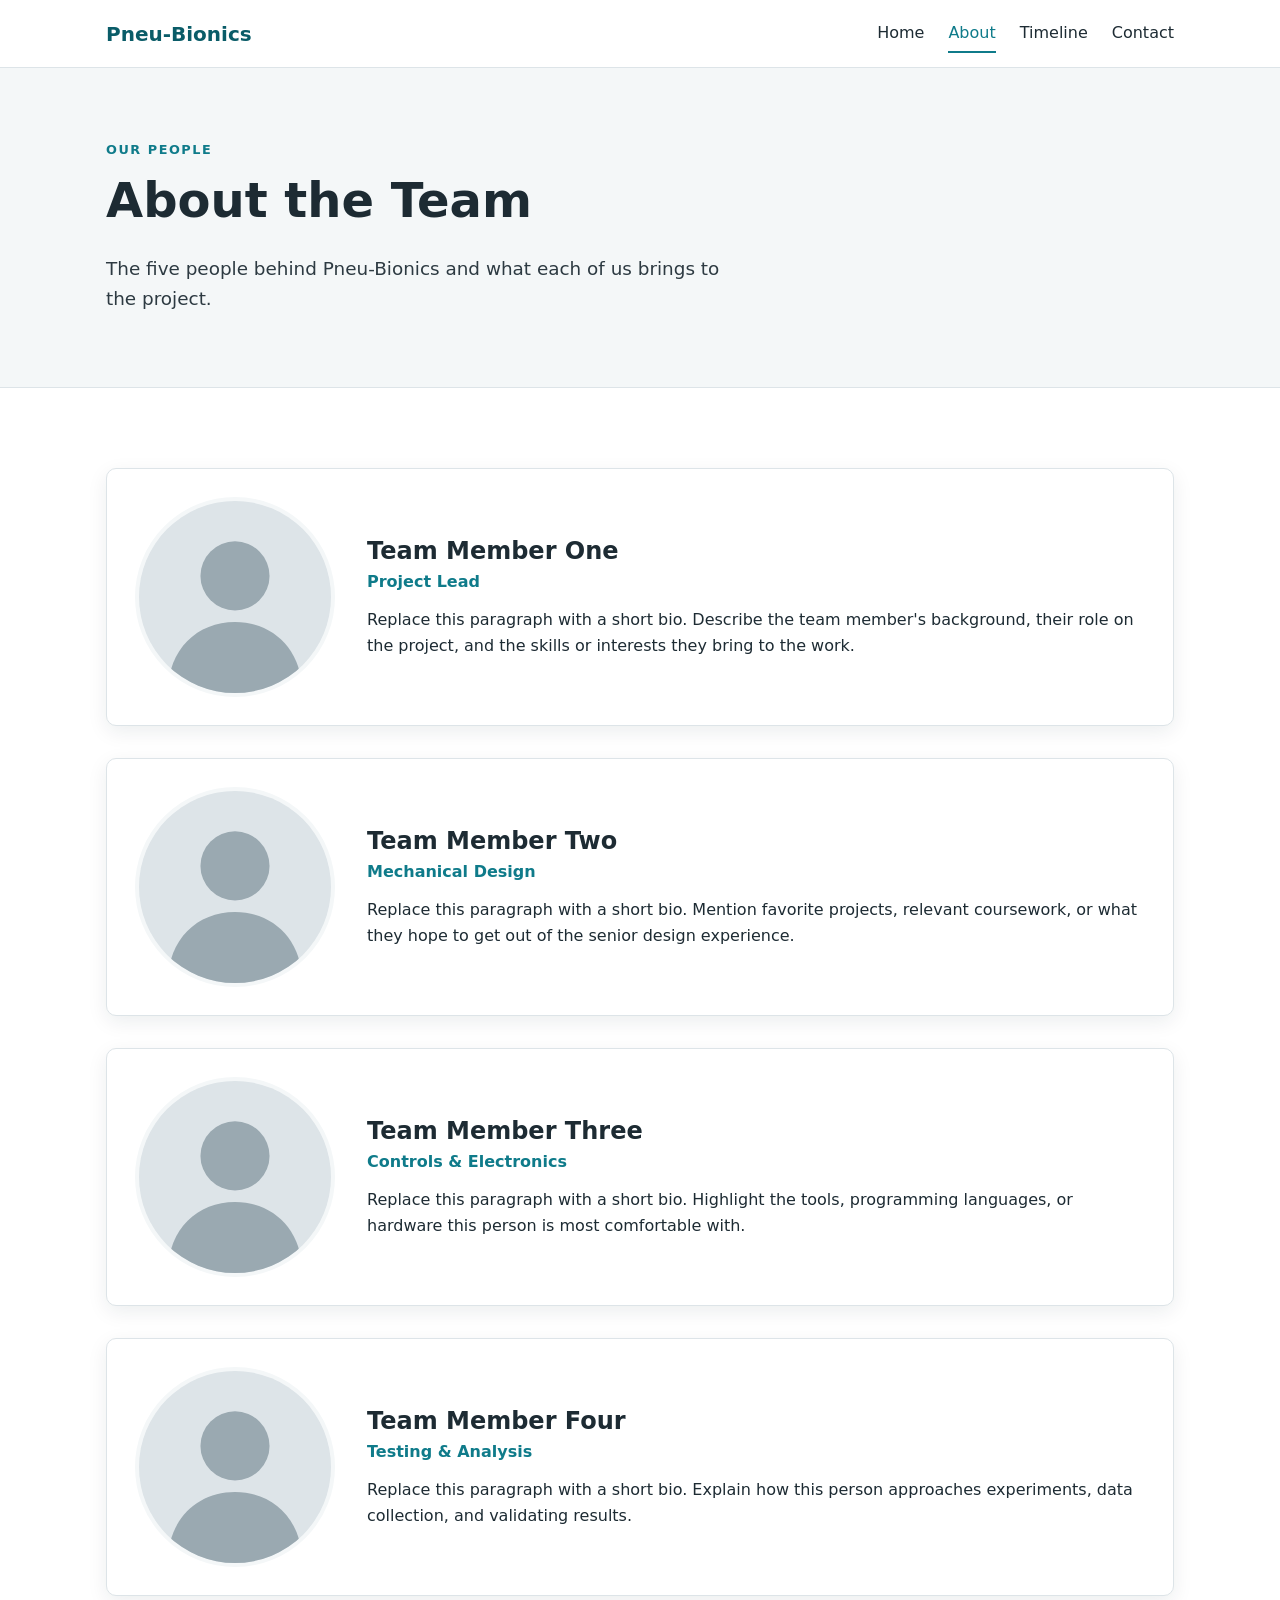
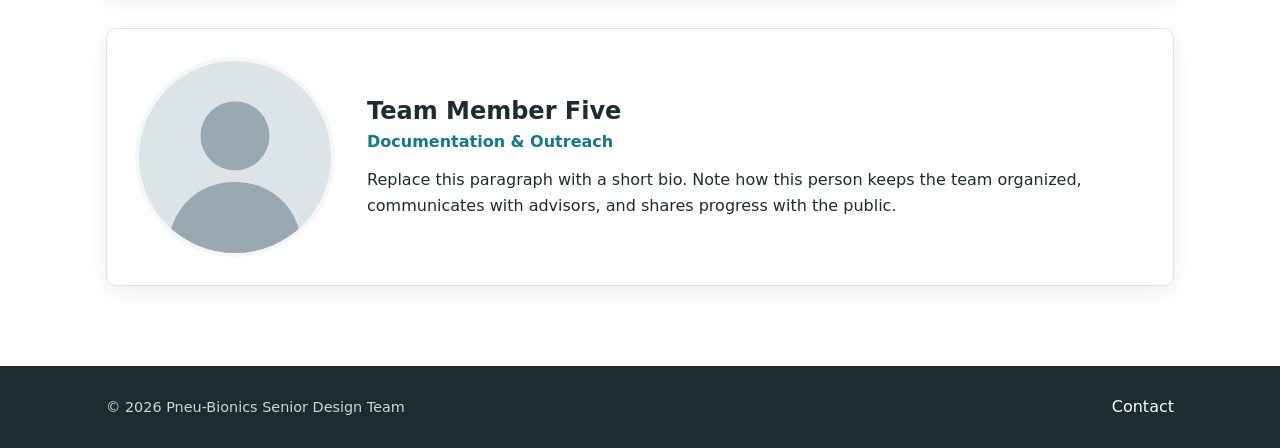
==== about.html @ 324cc249 "Add multi-page website template Add landing, team, timeline, and contact pages with shared CSS and J" ====
<!DOCTYPE html>
<html lang="en">
  <head>
    <meta charset="UTF-8" />
    <meta name="viewport" content="width=device-width, initial-scale=1.0" />
    <meta name="description" content="Meet the Pneu-Bionics senior design team." />
    <title>Pneu-Bionics | About the Team</title>
    <link rel="stylesheet" href="css/styles.css" />
  </head>
  <body>
    <a class="skip-link" href="#main">Skip to content</a>

    <header class="site-header">
      <div class="container nav-wrap">
        <a href="index.html" class="brand">Pneu-Bionics</a>
        <button class="nav-toggle" aria-label="Toggle navigation" aria-expanded="false" aria-controls="site-nav">
          <span></span><span></span><span></span>
        </button>
        <nav id="site-nav" class="site-nav">
          <a href="index.html">Home</a>
          <a href="about.html">About</a>
          <a href="timeline.html">Timeline</a>
          <a href="contact.html">Contact</a>
        </nav>
      </div>
    </header>

    <main id="main">
      <section class="page-header">
        <div class="container">
          <p class="eyebrow">Our People</p>
          <h1>About the Team</h1>
          <p class="lead">The five people behind Pneu-Bionics and what each of us brings to the project.</p>
        </div>
      </section>

      <section class="section">
        <div class="container team-list">

          <article class="team-member reveal">
            <img class="headshot" src="images/team/member-1.svg" alt="Headshot of Team Member 1" width="200" height="200" />
            <div class="member-text">
              <h2>Team Member One</h2>
              <p class="role">Project Lead</p>
              <p>
                Replace this paragraph with a short bio. Describe the team member's background,
                their role on the project, and the skills or interests they bring to the work.
              </p>
            </div>
          </article>

          <article class="team-member reveal">
            <img class="headshot" src="images/team/member-2.svg" alt="Headshot of Team Member 2" width="200" height="200" />
            <div class="member-text">
              <h2>Team Member Two</h2>
              <p class="role">Mechanical Design</p>
              <p>
                Replace this paragraph with a short bio. Mention favorite projects, relevant
                coursework, or what they hope to get out of the senior design experience.
              </p>
            </div>
          </article>

          <article class="team-member reveal">
            <img class="headshot" src="images/team/member-3.svg" alt="Headshot of Team Member 3" width="200" height="200" />
            <div class="member-text">
              <h2>Team Member Three</h2>
              <p class="role">Controls &amp; Electronics</p>
              <p>
                Replace this paragraph with a short bio. Highlight the tools, programming
                languages, or hardware this person is most comfortable with.
              </p>
            </div>
          </article>

          <article class="team-member reveal">
            <img class="headshot" src="images/team/member-4.svg" alt="Headshot of Team Member 4" width="200" height="200" />
            <div class="member-text">
              <h2>Team Member Four</h2>
              <p class="role">Testing &amp; Analysis</p>
              <p>
                Replace this paragraph with a short bio. Explain how this person approaches
                experiments, data collection, and validating results.
              </p>
            </div>
          </article>

          <article class="team-member reveal">
            <img class="headshot" src="images/team/member-5.svg" alt="Headshot of Team Member 5" width="200" height="200" />
            <div class="member-text">
              <h2>Team Member Five</h2>
              <p class="role">Documentation &amp; Outreach</p>
              <p>
                Replace this paragraph with a short bio. Note how this person keeps the team
                organized, communicates with advisors, and shares progress with the public.
              </p>
            </div>
          </article>

        </div>
      </section>
    </main>

    <footer class="site-footer">
      <div class="container footer-inner">
        <p>&copy; <span data-year></span> Pneu-Bionics Senior Design Team</p>
        <a href="contact.html">Contact</a>
      </div>
    </footer>

    <script src="js/main.js"></script>
  </body>
</html>
---- css/styles.css ----
/* ==========================================================================
   Pneu-Bionics — base stylesheet
   Edit the variables in :root to change the color scheme site-wide.
   ========================================================================== */

:root {
  --color-primary: #0f7b8a;
  --color-primary-dark: #0a5c68;
  --color-accent: #f2a541;
  --color-bg: #ffffff;
  --color-surface: #f4f7f8;
  --color-text: #1d2b33;
  --color-muted: #5d6b73;
  --color-border: #dde4e8;
  --color-danger: #c0392b;
  --color-success: #2e8b57;

  --font-body: "Segoe UI", system-ui, -apple-system, Roboto, "Helvetica Neue", Arial, sans-serif;
  --font-heading: "Segoe UI Semibold", var(--font-body);

  --radius: 10px;
  --shadow: 0 6px 20px rgba(15, 40, 50, 0.08);
  --max-width: 1100px;
  --header-height: 68px;
}

/* ---------- Reset & base ---------- */

*,
*::before,
*::after {
  box-sizing: border-box;
}

html {
  scroll-behavior: smooth;
  scroll-padding-top: calc(var(--header-height) + 16px);
}

body {
  margin: 0;
  font-family: var(--font-body);
  font-size: 1rem;
  line-height: 1.6;
  color: var(--color-text);
  background: var(--color-bg);
}

img {
  max-width: 100%;
  display: block;
}

a {
  color: var(--color-primary);
  text-decoration: none;
}

a:hover {
  text-decoration: underline;
}

h1,
h2,
h3 {
  font-family: var(--font-heading);
  line-height: 1.2;
  margin: 0 0 0.5em;
}

h1 { font-size: clamp(2rem, 4vw, 3rem); }
h2 { font-size: clamp(1.5rem, 3vw, 2rem); }
h3 { font-size: 1.25rem; }

p {
  margin: 0 0 1em;
}

.container {
  width: 100%;
  max-width: var(--max-width);
  margin: 0 auto;
  padding: 0 16px;
}

.skip-link {
  position: absolute;
  left: -9999px;
  top: 8px;
  background: var(--color-primary);
  color: #fff;
  padding: 8px 12px;
  border-radius: 6px;
  z-index: 1000;
}

.skip-link:focus {
  left: 8px;
}

:focus-visible {
  outline: 3px solid var(--color-accent);
  outline-offset: 2px;
}

/* ---------- Header & navigation ---------- */

.site-header {
  position: sticky;
  top: 0;
  z-index: 100;
  background: rgba(255, 255, 255, 0.95);
  backdrop-filter: blur(8px);
  border-bottom: 1px solid var(--color-border);
  height: var(--header-height);
}

.nav-wrap {
  height: 100%;
  display: flex;
  align-items: center;
  justify-content: space-between;
}

.brand {
  font-family: var(--font-heading);
  font-size: 1.25rem;
  font-weight: 700;
  color: var(--color-primary-dark);
}

.brand:hover {
  text-decoration: none;
}

.site-nav {
  display: flex;
  gap: 24px;
}

.site-nav a {
  color: var(--color-text);
  font-weight: 500;
  padding: 6px 0;
  border-bottom: 2px solid transparent;
}

.site-nav a:hover,
.site-nav a.active {
  color: var(--color-primary);
  border-bottom-color: var(--color-primary);
  text-decoration: none;
}

.nav-toggle {
  display: none;
  flex-direction: column;
  gap: 5px;
  background: none;
  border: none;
  padding: 8px;
  cursor: pointer;
}

.nav-toggle span {
  display: block;
  width: 24px;
  height: 2px;
  background: var(--color-text);
  transition: transform 0.25s ease, opacity 0.25s ease;
}

.nav-toggle[aria-expanded="true"] span:nth-child(1) {
  transform: translateY(7px) rotate(45deg);
}

.nav-toggle[aria-expanded="true"] span:nth-child(2) {
  opacity: 0;
}

.nav-toggle[aria-expanded="true"] span:nth-child(3) {
  transform: translateY(-7px) rotate(-45deg);
}

/* ---------- Hero & page headers ---------- */

.hero {
  background:
    radial-gradient(circle at 85% 20%, rgba(242, 165, 65, 0.25), transparent 40%),
    linear-gradient(135deg, var(--color-primary) 0%, var(--color-primary-dark) 100%);
  color: #fff;
  padding: 120px 0 110px;
}

.hero h1 {
  color: #fff;
}

.hero-inner {
  max-width: 720px;
}

.page-header {
  background: var(--color-surface);
  padding: 72px 0 56px;
  border-bottom: 1px solid var(--color-border);
}

.eyebrow {
  text-transform: uppercase;
  letter-spacing: 0.12em;
  font-size: 0.8rem;
  font-weight: 600;
  color: var(--color-accent);
  margin-bottom: 12px;
}

.page-header .eyebrow,
.section .eyebrow {
  color: var(--color-primary);
}

.lead {
  font-size: 1.15rem;
  max-width: 640px;
  opacity: 0.92;
}

.hero-actions {
  display: flex;
  flex-wrap: wrap;
  gap: 12px;
  margin-top: 28px;
}

/* ---------- Sections ---------- */

.section {
  padding: 80px 0;
}

.section-title {
  text-align: center;
  margin-bottom: 40px;
}

/* ---------- Buttons ---------- */

.btn {
  display: inline-block;
  padding: 12px 24px;
  border-radius: 999px;
  font-weight: 600;
  font-size: 1rem;
  border: 2px solid transparent;
  cursor: pointer;
  transition: background 0.2s ease, color 0.2s ease, transform 0.2s ease;
}

.btn:hover {
  text-decoration: none;
  transform: translateY(-2px);
}

.btn-primary {
  background: var(--color-accent);
  color: #1d2b33;
}

.btn-primary:hover {
  background: #e8952a;
}

.btn-ghost {
  border-color: rgba(255, 255, 255, 0.8);
  color: #fff;
}

.btn-ghost:hover {
  background: rgba(255, 255, 255, 0.12);
}

/* ---------- Cards ---------- */

.card-grid {
  display: grid;
  gap: 24px;
  grid-template-columns: repeat(auto-fit, minmax(260px, 1fr));
}

.card {
  background: var(--color-bg);
  border: 1px solid var(--color-border);
  border-radius: var(--radius);
  padding: 28px;
  box-shadow: var(--shadow);
}

.card h3 {
  color: var(--color-primary-dark);
}

.card p:last-child {
  margin-bottom: 0;
}

/* ---------- Call to action ---------- */

.cta {
  background: var(--color-surface);
  padding: 72px 0;
  text-align: center;
}

.cta-inner p {
  color: var(--color-muted);
}

/* ---------- Team page ---------- */

.team-list {
  display: flex;
  flex-direction: column;
  gap: 32px;
}

.team-member {
  display: flex;
  gap: 32px;
  align-items: center;
  background: var(--color-bg);
  border: 1px solid var(--color-border);
  border-radius: var(--radius);
  padding: 28px;
  box-shadow: var(--shadow);
}

.headshot {
  flex: 0 0 200px;
  width: 200px;
  height: 200px;
  border-radius: 50%;
  object-fit: cover;
  background: var(--color-surface);
  border: 4px solid var(--color-surface);
}

.member-text h2 {
  font-size: 1.5rem;
  margin-bottom: 4px;
}

.role {
  color: var(--color-primary);
  font-weight: 600;
  margin-bottom: 12px;
}

.member-text p:last-child {
  margin-bottom: 0;
}

/* ---------- Timeline ---------- */

.progress-summary {
  margin-top: 32px;
  max-width: 560px;
}

.progress-label {
  display: flex;
  justify-content: space-between;
  font-weight: 600;
  margin-bottom: 8px;
}

.progress-track {
  height: 12px;
  background: var(--color-border);
  border-radius: 999px;
  overflow: hidden;
}

.progress-fill {
  height: 100%;
  width: 0;
  background: linear-gradient(90deg, var(--color-primary), var(--color-accent));
  border-radius: 999px;
  transition: width 1s ease;
}

.timeline {
  list-style: none;
  margin: 0;
  padding: 0 0 0 40px;
  position: relative;
  max-width: 760px;
}

.timeline::before {
  content: "";
  position: absolute;
  left: 9px;
  top: 8px;
  bottom: 8px;
  width: 3px;
  background: var(--color-border);
}

.timeline-item {
  position: relative;
  margin-bottom: 32px;
}

.timeline-item:last-child {
  margin-bottom: 0;
}

.timeline-marker {
  position: absolute;
  left: -40px;
  top: 6px;
  width: 21px;
  height: 21px;
  border-radius: 50%;
  background: var(--color-bg);
  border: 3px solid var(--color-muted);
  box-sizing: border-box;
}

.timeline-item.done .timeline-marker {
  background: var(--color-success);
  border-color: var(--color-success);
}

.timeline-item.active .timeline-marker {
  border-color: var(--color-accent);
  box-shadow: 0 0 0 5px rgba(242, 165, 65, 0.25);
}

.timeline-card {
  background: var(--color-bg);
  border: 1px solid var(--color-border);
  border-radius: var(--radius);
  padding: 20px 24px;
  box-shadow: var(--shadow);
}

.timeline-date {
  display: block;
  font-size: 0.85rem;
  color: var(--color-muted);
  margin-bottom: 4px;
}

.timeline-card h3 {
  margin-bottom: 8px;
}

.timeline-card p:last-child {
  margin-bottom: 0;
}

.status {
  display: inline-block;
  font-size: 0.75rem;
  font-weight: 700;
  text-transform: uppercase;
  letter-spacing: 0.06em;
  padding: 4px 10px;
  border-radius: 999px;
  margin-bottom: 10px;
}

.status-done {
  background: rgba(46, 139, 87, 0.12);
  color: var(--color-success);
}

.status-progress {
  background: rgba(242, 165, 65, 0.18);
  color: #9a5f0c;
}

.status-planned {
  background: var(--color-surface);
  color: var(--color-muted);
}

/* ---------- Contact ---------- */

.contact-layout {
  display: grid;
  gap: 48px;
  grid-template-columns: 2fr 1fr;
  align-items: start;
}

.contact-form {
  background: var(--color-bg);
  border: 1px solid var(--color-border);
  border-radius: var(--radius);
  padding: 32px;
  box-shadow: var(--shadow);
}

.form-group {
  margin-bottom: 20px;
}

.form-group label {
  display: block;
  font-weight: 600;
  margin-bottom: 6px;
}

.form-group input,
.form-group textarea {
  width: 100%;
  font: inherit;
  padding: 12px 14px;
  border: 1px solid var(--color-border);
  border-radius: 8px;
  background: #fff;
  color: var(--color-text);
  transition: border-color 0.2s ease, box-shadow 0.2s ease;
}

.form-group input:focus,
.form-group textarea:focus {
  outline: none;
  border-color: var(--color-primary);
  box-shadow: 0 0 0 3px rgba(15, 123, 138, 0.2);
}

.form-group textarea {
  resize: vertical;
}

.form-group.invalid input,
.form-group.invalid textarea {
  border-color: var(--color-danger);
}

.form-error {
  color: var(--color-danger);
  font-size: 0.9rem;
  margin: 6px 0 0;
  min-height: 0;
}

.contact-form .btn {
  margin-top: 8px;
  cursor: pointer;
}

.form-status {
  margin: 16px 0 0;
  font-weight: 600;
}

.form-status.success {
  color: var(--color-success);
}

.form-status.error {
  color: var(--color-danger);
}

.contact-info {
  background: var(--color-surface);
  border-radius: var(--radius);
  padding: 28px;
}

.contact-info h2 {
  font-size: 1.25rem;
}

.contact-info p {
  font-size: 0.95rem;
}

/* ---------- Footer ---------- */

.site-footer {
  background: var(--color-text);
  color: #cbd5da;
  padding: 28px 0;
  margin-top: 0;
}

.site-footer a {
  color: #fff;
}

.footer-inner {
  display: flex;
  flex-wrap: wrap;
  gap: 12px;
  justify-content: space-between;
  align-items: center;
}

.footer-inner p {
  margin: 0;
  font-size: 0.9rem;
}

/* ---------- Scroll reveal ---------- */

.reveal {
  opacity: 0;
  transform: translateY(20px);
  transition: opacity 0.6s ease, transform 0.6s ease;
}

.reveal.is-visible {
  opacity: 1;
  transform: none;
}

@media (prefers-reduced-motion: reduce) {
  html {
    scroll-behavior: auto;
  }

  *,
  *::before,
  *::after {
    transition-duration: 0.01ms !important;
  }

  .reveal {
    opacity: 1;
    transform: none;
  }
}

/* ---------- Responsive ---------- */

@media (max-width: 768px) {
  .nav-toggle {
    display: flex;
  }

  .site-nav {
    position: absolute;
    top: var(--header-height);
    left: 0;
    right: 0;
    flex-direction: column;
    gap: 0;
    background: var(--color-bg);
    border-bottom: 1px solid var(--color-border);
    box-shadow: var(--shadow);
    max-height: 0;
    overflow: hidden;
    transition: max-height 0.3s ease;
  }

  .site-nav.open {
    max-height: 320px;
  }

  .site-nav a {
    padding: 14px 16px;
    border-bottom: 1px solid var(--color-border);
  }

  .site-nav a.active {
    border-left: 3px solid var(--color-primary);
    border-bottom-color: var(--color-border);
  }

  .hero {
    padding: 80px 0;
  }

  .section {
    padding: 56px 0;
  }

  .team-member {
    flex-direction: column;
    text-align: center;
  }

  .headshot {
    flex-basis: auto;
    width: 160px;
    height: 160px;
  }

  .contact-layout {
    grid-template-columns: 1fr;
  }

  .contact-form {
    padding: 24px;
  }

  .timeline {
    padding-left: 32px;
  }

  .timeline-marker {
    left: -32px;
  }
}
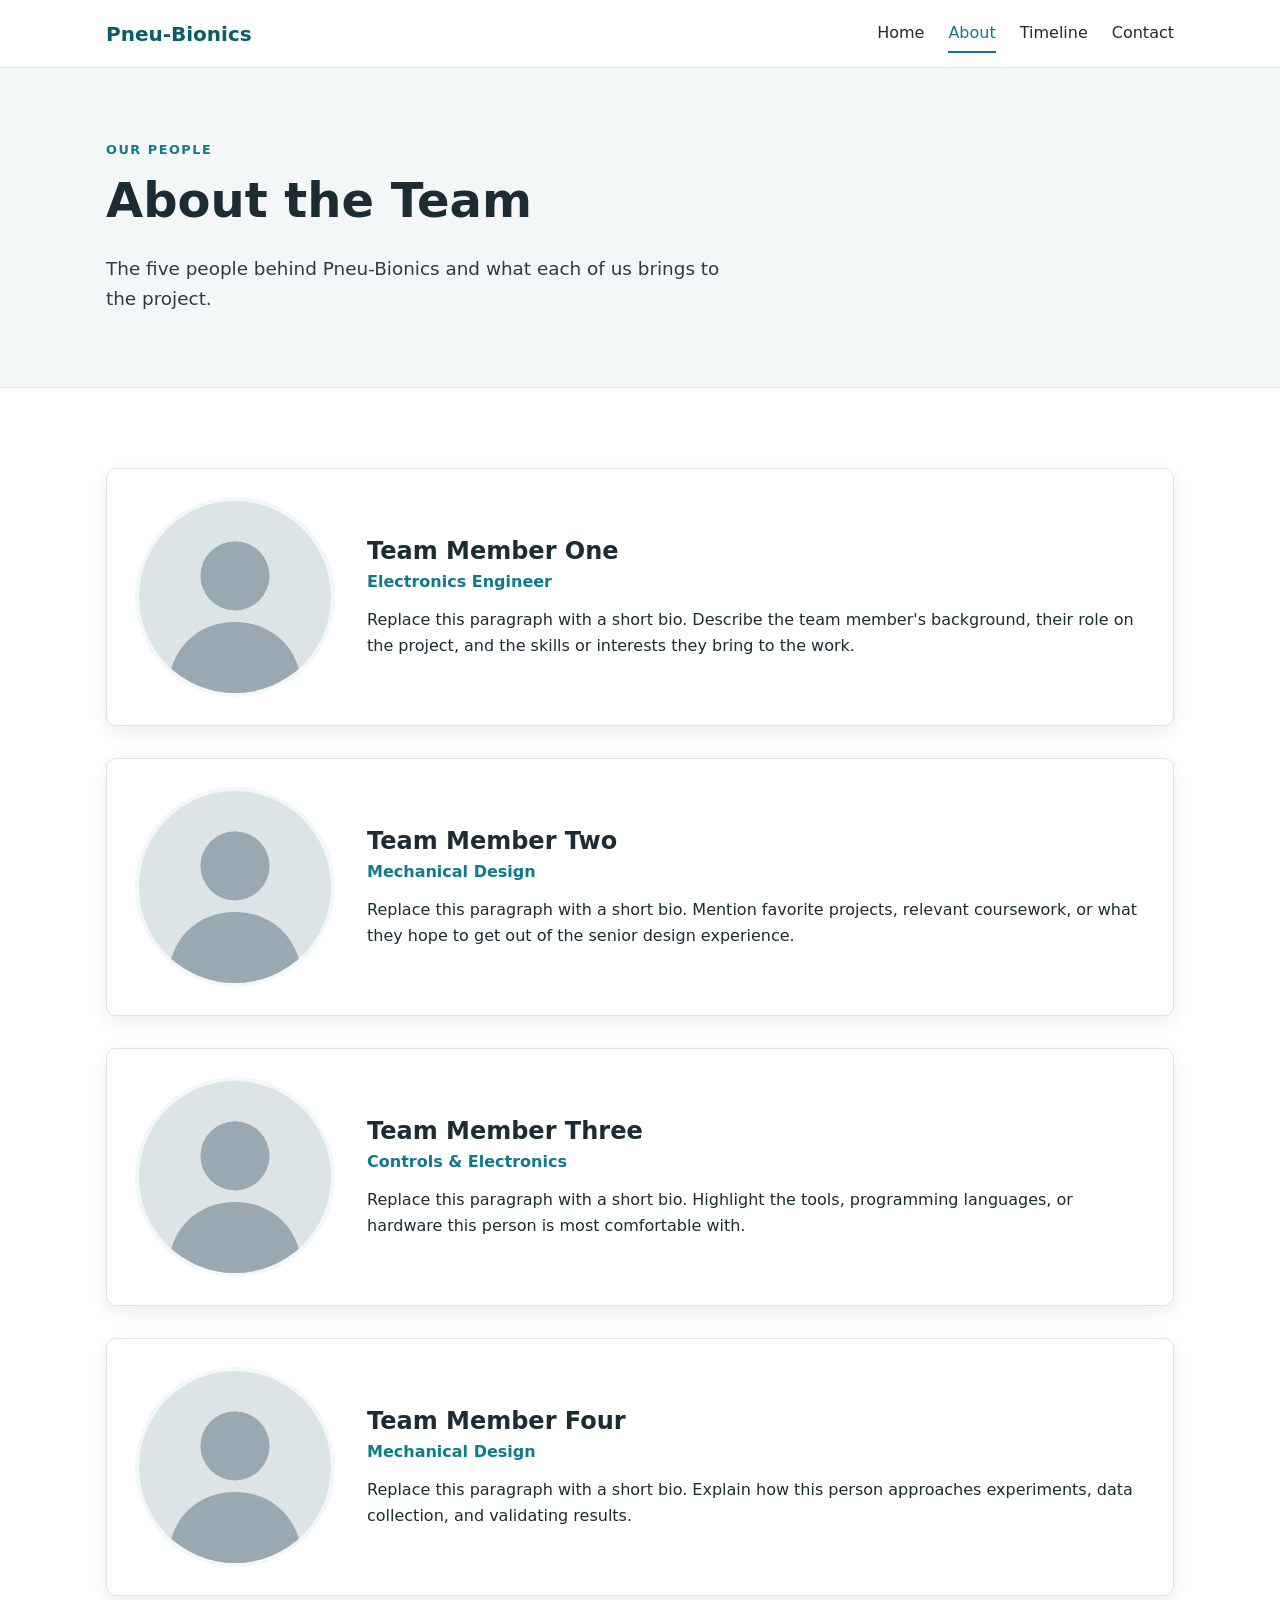
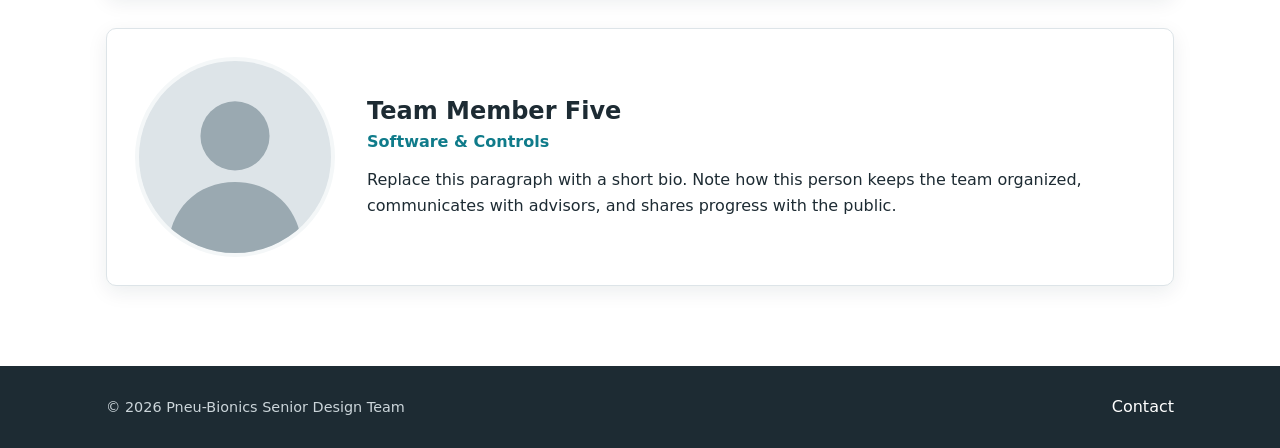
==== commit bf86b892: "Changed and Updated Wordings" ====
--- a/about.html
+++ b/about.html
@@ -41,7 +41,7 @@
             <img class="headshot" src="images/team/member-1.svg" alt="Headshot of Team Member 1" width="200" height="200" />
             <div class="member-text">
               <h2>Team Member One</h2>
-              <p class="role">Project Lead</p>
+              <p class="role">Electronics Engineer</p>
               <p>
                 Replace this paragraph with a short bio. Describe the team member's background,
                 their role on the project, and the skills or interests they bring to the work.
@@ -77,7 +77,7 @@
             <img class="headshot" src="images/team/member-4.svg" alt="Headshot of Team Member 4" width="200" height="200" />
             <div class="member-text">
               <h2>Team Member Four</h2>
-              <p class="role">Testing &amp; Analysis</p>
+              <p class="role">Mechanical Design</p>
               <p>
                 Replace this paragraph with a short bio. Explain how this person approaches
                 experiments, data collection, and validating results.
@@ -89,7 +89,7 @@
             <img class="headshot" src="images/team/member-5.svg" alt="Headshot of Team Member 5" width="200" height="200" />
             <div class="member-text">
               <h2>Team Member Five</h2>
-              <p class="role">Documentation &amp; Outreach</p>
+              <p class="role">Software &amp; Controls</p>
               <p>
                 Replace this paragraph with a short bio. Note how this person keeps the team
                 organized, communicates with advisors, and shares progress with the public.
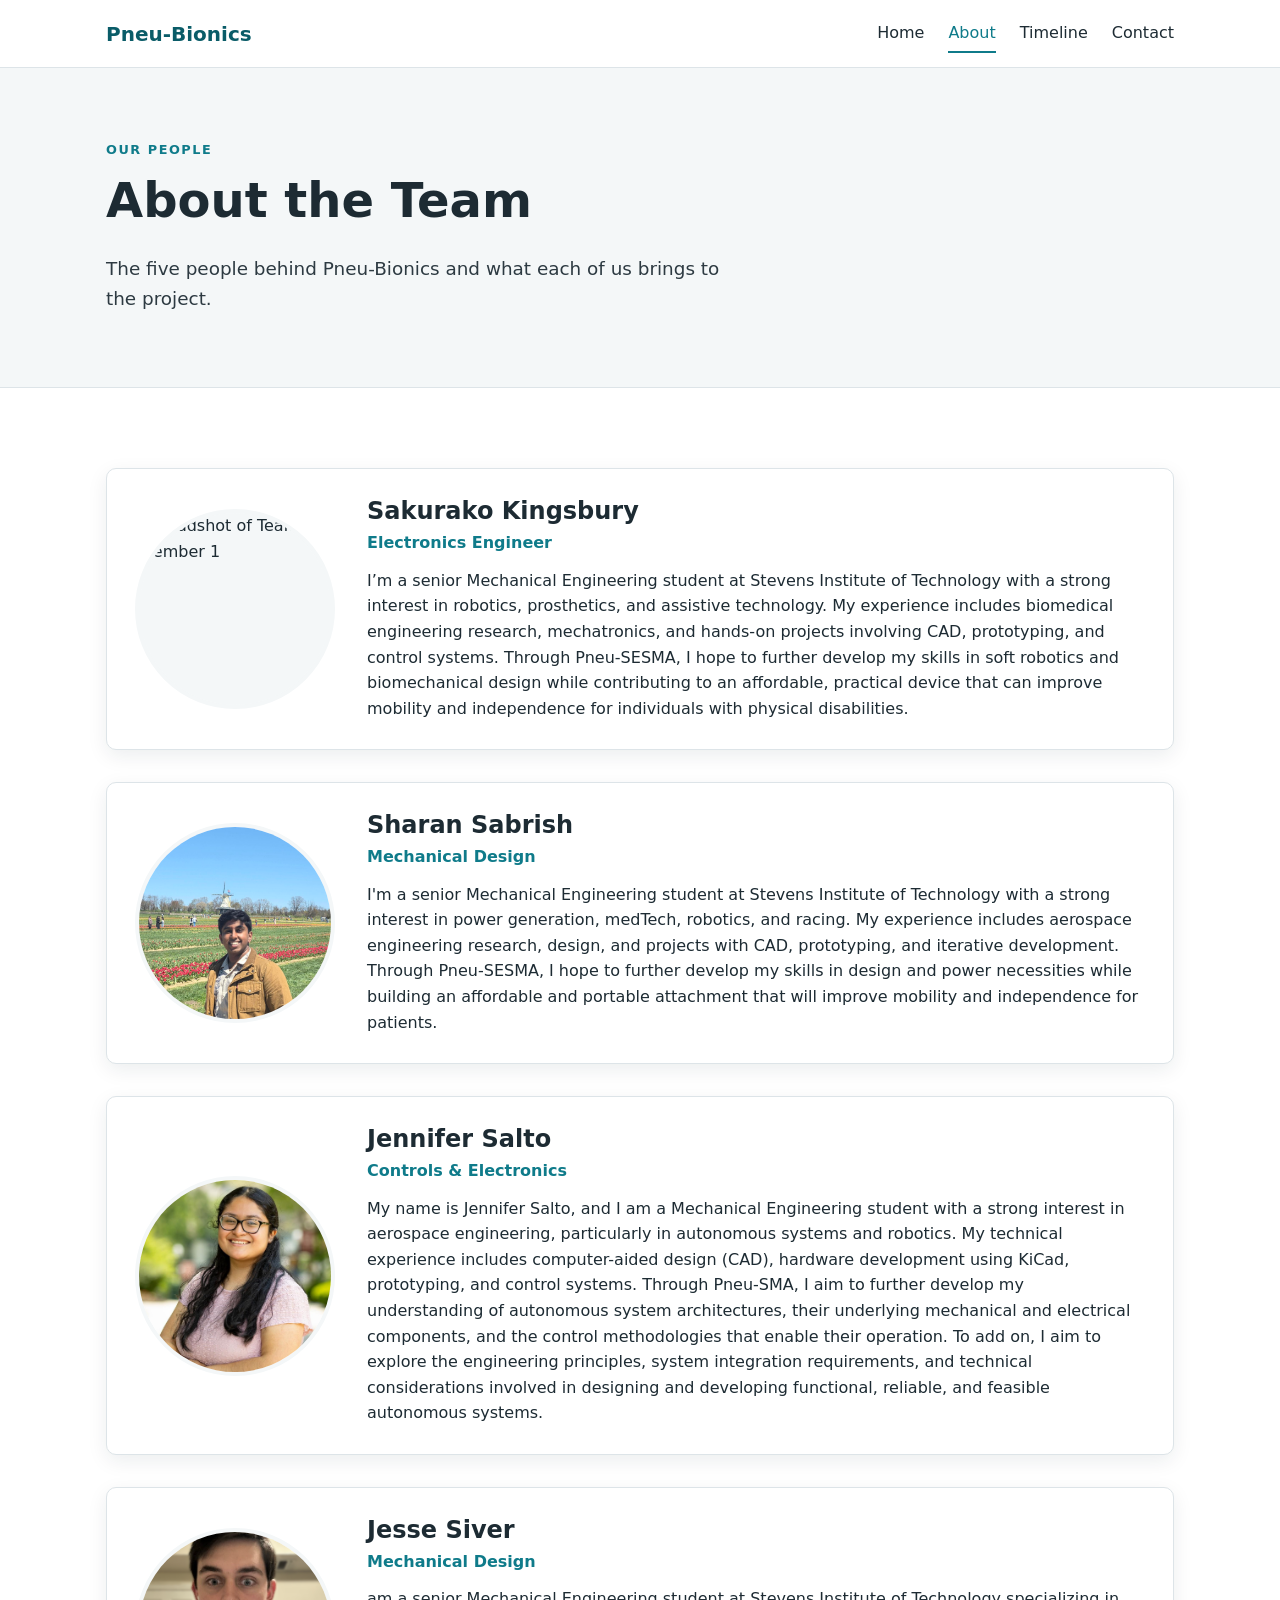
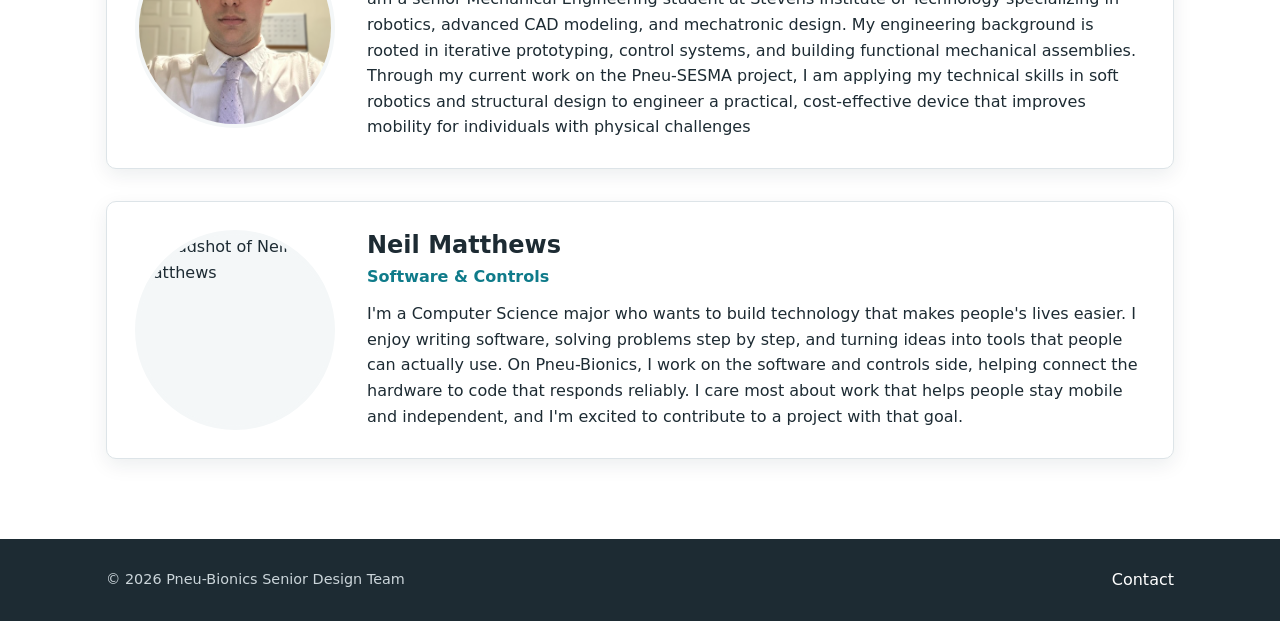
==== commit 4c7e56df: "headshots" ====
--- a/about.html
+++ b/about.html
@@ -40,59 +40,54 @@
           <article class="team-member reveal">
             <img class="headshot" src="images/team/member-1.svg" alt="Headshot of Team Member 1" width="200" height="200" />
             <div class="member-text">
-              <h2>Team Member One</h2>
+              <h2>Sakurako Kingsbury</h2>
               <p class="role">Electronics Engineer</p>
               <p>
-                Replace this paragraph with a short bio. Describe the team member's background,
-                their role on the project, and the skills or interests they bring to the work.
+                I’m a senior Mechanical Engineering student at Stevens Institute of Technology with a strong interest in robotics, prosthetics, and assistive technology. My experience includes biomedical engineering research, mechatronics, and hands-on projects involving CAD, prototyping, and control systems. Through Pneu-SESMA, I hope to further develop my skills in soft robotics and biomechanical design while contributing to an affordable, practical device that can improve mobility and independence for individuals with physical disabilities.
               </p>
             </div>
           </article>
 
           <article class="team-member reveal">
-            <img class="headshot" src="images/team/member-2.svg" alt="Headshot of Team Member 2" width="200" height="200" />
+            <img class="headshot" src="images/team/sharan_pic.jpg" alt="Headshot of Sharan Sabrish" width="200" height="200" />
             <div class="member-text">
-              <h2>Team Member Two</h2>
+              <h2>Sharan Sabrish</h2>
               <p class="role">Mechanical Design</p>
               <p>
-                Replace this paragraph with a short bio. Mention favorite projects, relevant
-                coursework, or what they hope to get out of the senior design experience.
+                I'm a senior Mechanical Engineering student at Stevens Institute of Technology with a strong interest in power generation, medTech, robotics, and racing. My experience includes aerospace engineering research, design, and projects with CAD, prototyping, and iterative development. Through Pneu-SESMA, I hope to further develop my skills in design and power necessities while building an affordable and portable attachment that will improve mobility and independence for patients.
               </p>
             </div>
           </article>
 
           <article class="team-member reveal">
-            <img class="headshot" src="images/team/member-3.svg" alt="Headshot of Team Member 3" width="200" height="200" />
+            <img class="headshot" src="images/team/jenifer_pic.jpg" alt="Headshot of Jennifer Salto" width="200" height="200" />
             <div class="member-text">
-              <h2>Team Member Three</h2>
+              <h2>Jennifer Salto</h2>
               <p class="role">Controls &amp; Electronics</p>
               <p>
-                Replace this paragraph with a short bio. Highlight the tools, programming
-                languages, or hardware this person is most comfortable with.
+                My name is Jennifer Salto, and I am a Mechanical Engineering student with a strong interest in aerospace engineering, particularly in autonomous systems and robotics. My technical experience includes computer-aided design (CAD), hardware development using KiCad, prototyping, and control systems. Through Pneu-SMA, I aim to further develop my understanding of autonomous system architectures, their underlying mechanical and electrical components, and the control methodologies that enable their operation. To add on, I aim to explore the engineering principles, system integration requirements, and technical considerations involved in designing and developing functional, reliable, and feasible autonomous systems.
               </p>
             </div>
           </article>
 
           <article class="team-member reveal">
-            <img class="headshot" src="images/team/member-4.svg" alt="Headshot of Team Member 4" width="200" height="200" />
+            <img class="headshot" src="images/team/jessie_pic.png" alt="Headshot of Jesse Siver" width="200" height="200" />
             <div class="member-text">
-              <h2>Team Member Four</h2>
+              <h2>Jesse Siver</h2>
               <p class="role">Mechanical Design</p>
               <p>
-                Replace this paragraph with a short bio. Explain how this person approaches
-                experiments, data collection, and validating results.
+                am a senior Mechanical Engineering student at Stevens Institute of Technology specializing in robotics, advanced CAD modeling, and mechatronic design. My engineering background is rooted in iterative prototyping, control systems, and building functional mechanical assemblies. Through my current work on the Pneu-SESMA project, I am applying my technical skills in soft robotics and structural design to engineer a practical, cost-effective device that improves mobility for individuals with physical challenges
               </p>
             </div>
           </article>
 
           <article class="team-member reveal">
-            <img class="headshot" src="images/team/member-5.svg" alt="Headshot of Team Member 5" width="200" height="200" />
+            <img class="headshot"  alt="Headshot of Neil Matthews" width="200" height="200" />
             <div class="member-text">
-              <h2>Team Member Five</h2>
+              <h2>Neil Matthews</h2>
               <p class="role">Software &amp; Controls</p>
               <p>
-                Replace this paragraph with a short bio. Note how this person keeps the team
-                organized, communicates with advisors, and shares progress with the public.
+                I'm a Computer Science major who wants to build technology that makes people's lives easier. I enjoy writing software, solving problems step by step, and turning ideas into tools that people can actually use. On Pneu-Bionics, I work on the software and controls side, helping connect the hardware to code that responds reliably. I care most about work that helps people stay mobile and independent, and I'm excited to contribute to a project with that goal.
               </p>
             </div>
           </article>
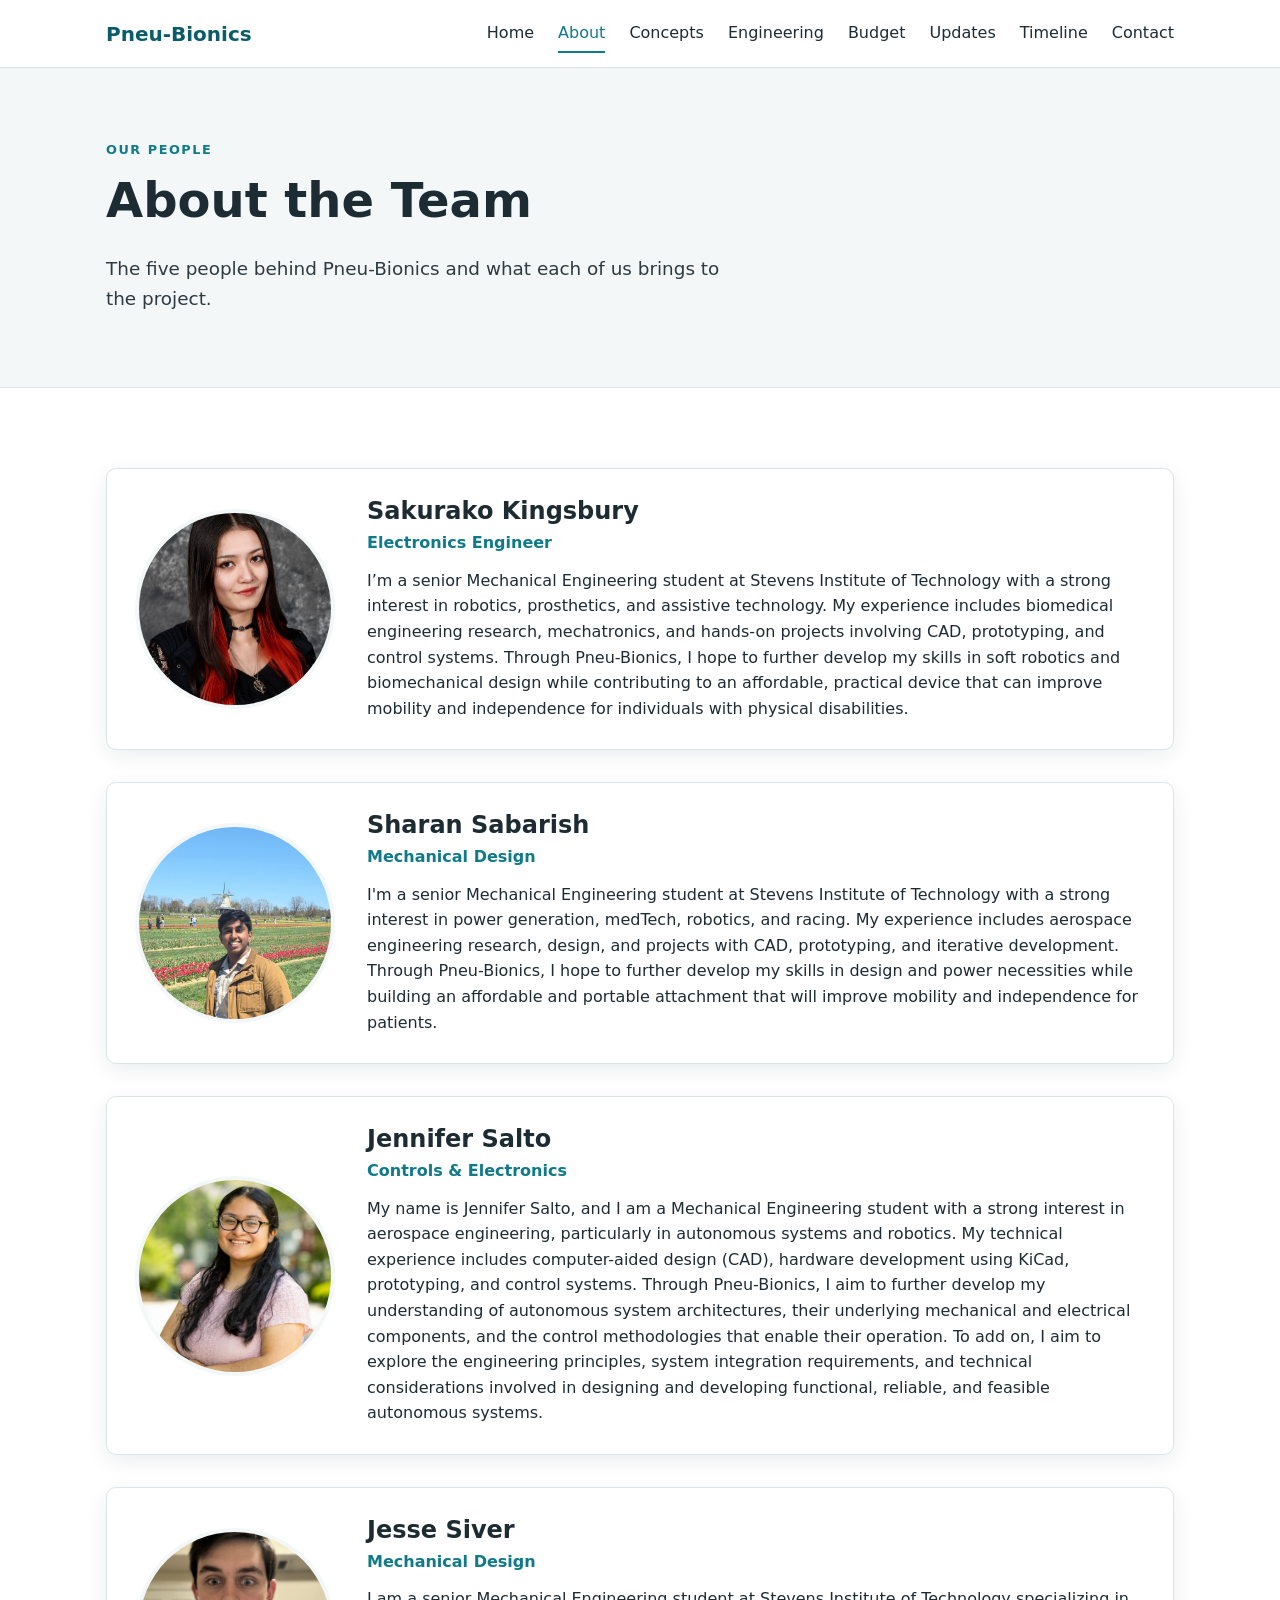
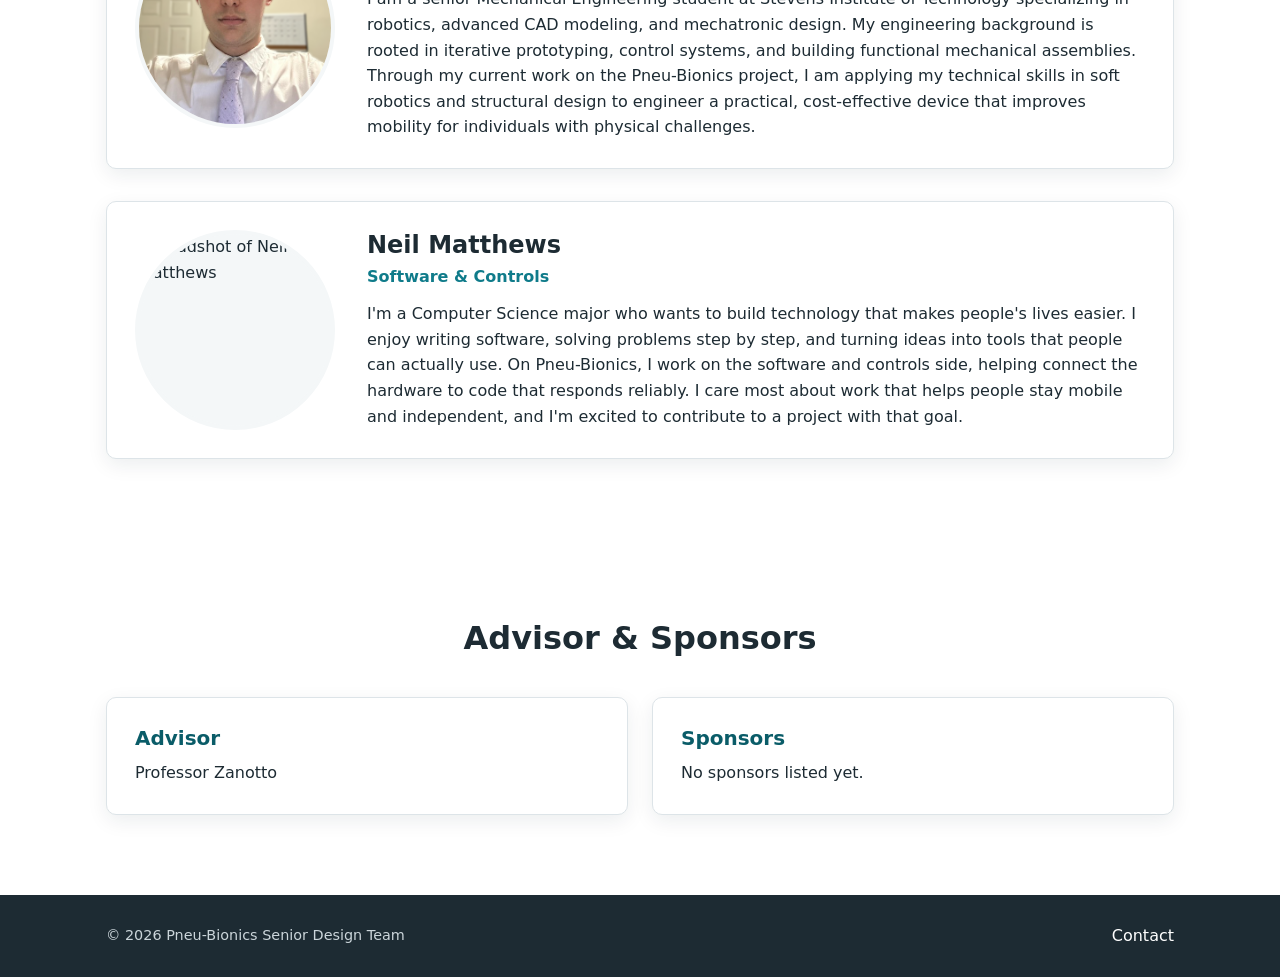
==== commit 85ddc2b2: "misc updates" ====
--- a/about.html
+++ b/about.html
@@ -19,6 +19,10 @@
         <nav id="site-nav" class="site-nav">
           <a href="index.html">Home</a>
           <a href="about.html">About</a>
+          <a href="concepts.html">Concepts</a>
+          <a href="engineering.html">Engineering</a>
+          <a href="budget.html">Budget</a>
+          <a href="updates.html">Updates</a>
           <a href="timeline.html">Timeline</a>
           <a href="contact.html">Contact</a>
         </nav>
@@ -38,23 +42,23 @@
         <div class="container team-list">
 
           <article class="team-member reveal">
-            <img class="headshot" src="images/team/member-1.svg" alt="Headshot of Team Member 1" width="200" height="200" />
+            <img class="headshot" src="images/team/ash_picture.jpg" alt="Headshot of Team Member 1" width="200" height="200" />
             <div class="member-text">
               <h2>Sakurako Kingsbury</h2>
               <p class="role">Electronics Engineer</p>
               <p>
-                I’m a senior Mechanical Engineering student at Stevens Institute of Technology with a strong interest in robotics, prosthetics, and assistive technology. My experience includes biomedical engineering research, mechatronics, and hands-on projects involving CAD, prototyping, and control systems. Through Pneu-SESMA, I hope to further develop my skills in soft robotics and biomechanical design while contributing to an affordable, practical device that can improve mobility and independence for individuals with physical disabilities.
+                I’m a senior Mechanical Engineering student at Stevens Institute of Technology with a strong interest in robotics, prosthetics, and assistive technology. My experience includes biomedical engineering research, mechatronics, and hands-on projects involving CAD, prototyping, and control systems. Through Pneu-Bionics, I hope to further develop my skills in soft robotics and biomechanical design while contributing to an affordable, practical device that can improve mobility and independence for individuals with physical disabilities.
               </p>
             </div>
           </article>
 
           <article class="team-member reveal">
-            <img class="headshot" src="images/team/sharan_pic.jpg" alt="Headshot of Sharan Sabrish" width="200" height="200" />
+            <img class="headshot" src="images/team/sharan_pic.jpg" alt="Headshot of Sharan Sabarish" width="200" height="200" />
             <div class="member-text">
-              <h2>Sharan Sabrish</h2>
+              <h2>Sharan Sabarish</h2>
               <p class="role">Mechanical Design</p>
               <p>
-                I'm a senior Mechanical Engineering student at Stevens Institute of Technology with a strong interest in power generation, medTech, robotics, and racing. My experience includes aerospace engineering research, design, and projects with CAD, prototyping, and iterative development. Through Pneu-SESMA, I hope to further develop my skills in design and power necessities while building an affordable and portable attachment that will improve mobility and independence for patients.
+                I'm a senior Mechanical Engineering student at Stevens Institute of Technology with a strong interest in power generation, medTech, robotics, and racing. My experience includes aerospace engineering research, design, and projects with CAD, prototyping, and iterative development. Through Pneu-Bionics, I hope to further develop my skills in design and power necessities while building an affordable and portable attachment that will improve mobility and independence for patients.
               </p>
             </div>
           </article>
@@ -65,7 +69,7 @@
               <h2>Jennifer Salto</h2>
               <p class="role">Controls &amp; Electronics</p>
               <p>
-                My name is Jennifer Salto, and I am a Mechanical Engineering student with a strong interest in aerospace engineering, particularly in autonomous systems and robotics. My technical experience includes computer-aided design (CAD), hardware development using KiCad, prototyping, and control systems. Through Pneu-SMA, I aim to further develop my understanding of autonomous system architectures, their underlying mechanical and electrical components, and the control methodologies that enable their operation. To add on, I aim to explore the engineering principles, system integration requirements, and technical considerations involved in designing and developing functional, reliable, and feasible autonomous systems.
+                My name is Jennifer Salto, and I am a Mechanical Engineering student with a strong interest in aerospace engineering, particularly in autonomous systems and robotics. My technical experience includes computer-aided design (CAD), hardware development using KiCad, prototyping, and control systems. Through Pneu-Bionics, I aim to further develop my understanding of autonomous system architectures, their underlying mechanical and electrical components, and the control methodologies that enable their operation. To add on, I aim to explore the engineering principles, system integration requirements, and technical considerations involved in designing and developing functional, reliable, and feasible autonomous systems.
               </p>
             </div>
           </article>
@@ -76,7 +80,7 @@
               <h2>Jesse Siver</h2>
               <p class="role">Mechanical Design</p>
               <p>
-                am a senior Mechanical Engineering student at Stevens Institute of Technology specializing in robotics, advanced CAD modeling, and mechatronic design. My engineering background is rooted in iterative prototyping, control systems, and building functional mechanical assemblies. Through my current work on the Pneu-SESMA project, I am applying my technical skills in soft robotics and structural design to engineer a practical, cost-effective device that improves mobility for individuals with physical challenges
+                I am a senior Mechanical Engineering student at Stevens Institute of Technology specializing in robotics, advanced CAD modeling, and mechatronic design. My engineering background is rooted in iterative prototyping, control systems, and building functional mechanical assemblies. Through my current work on the Pneu-Bionics project, I am applying my technical skills in soft robotics and structural design to engineer a practical, cost-effective device that improves mobility for individuals with physical challenges.
               </p>
             </div>
           </article>
@@ -94,6 +98,22 @@
 
         </div>
       </section>
+
+      <section class="section">
+        <div class="container">
+          <h2 class="section-title">Advisor &amp; Sponsors</h2>
+          <div class="card-grid">
+            <article class="card reveal">
+              <h3>Advisor</h3>
+              <p>Professor Zanotto</p>
+            </article>
+            <article class="card reveal">
+              <h3>Sponsors</h3>
+              <p>No sponsors listed yet.</p>
+            </article>
+          </div>
+        </div>
+      </section>
     </main>
 
     <footer class="site-footer">
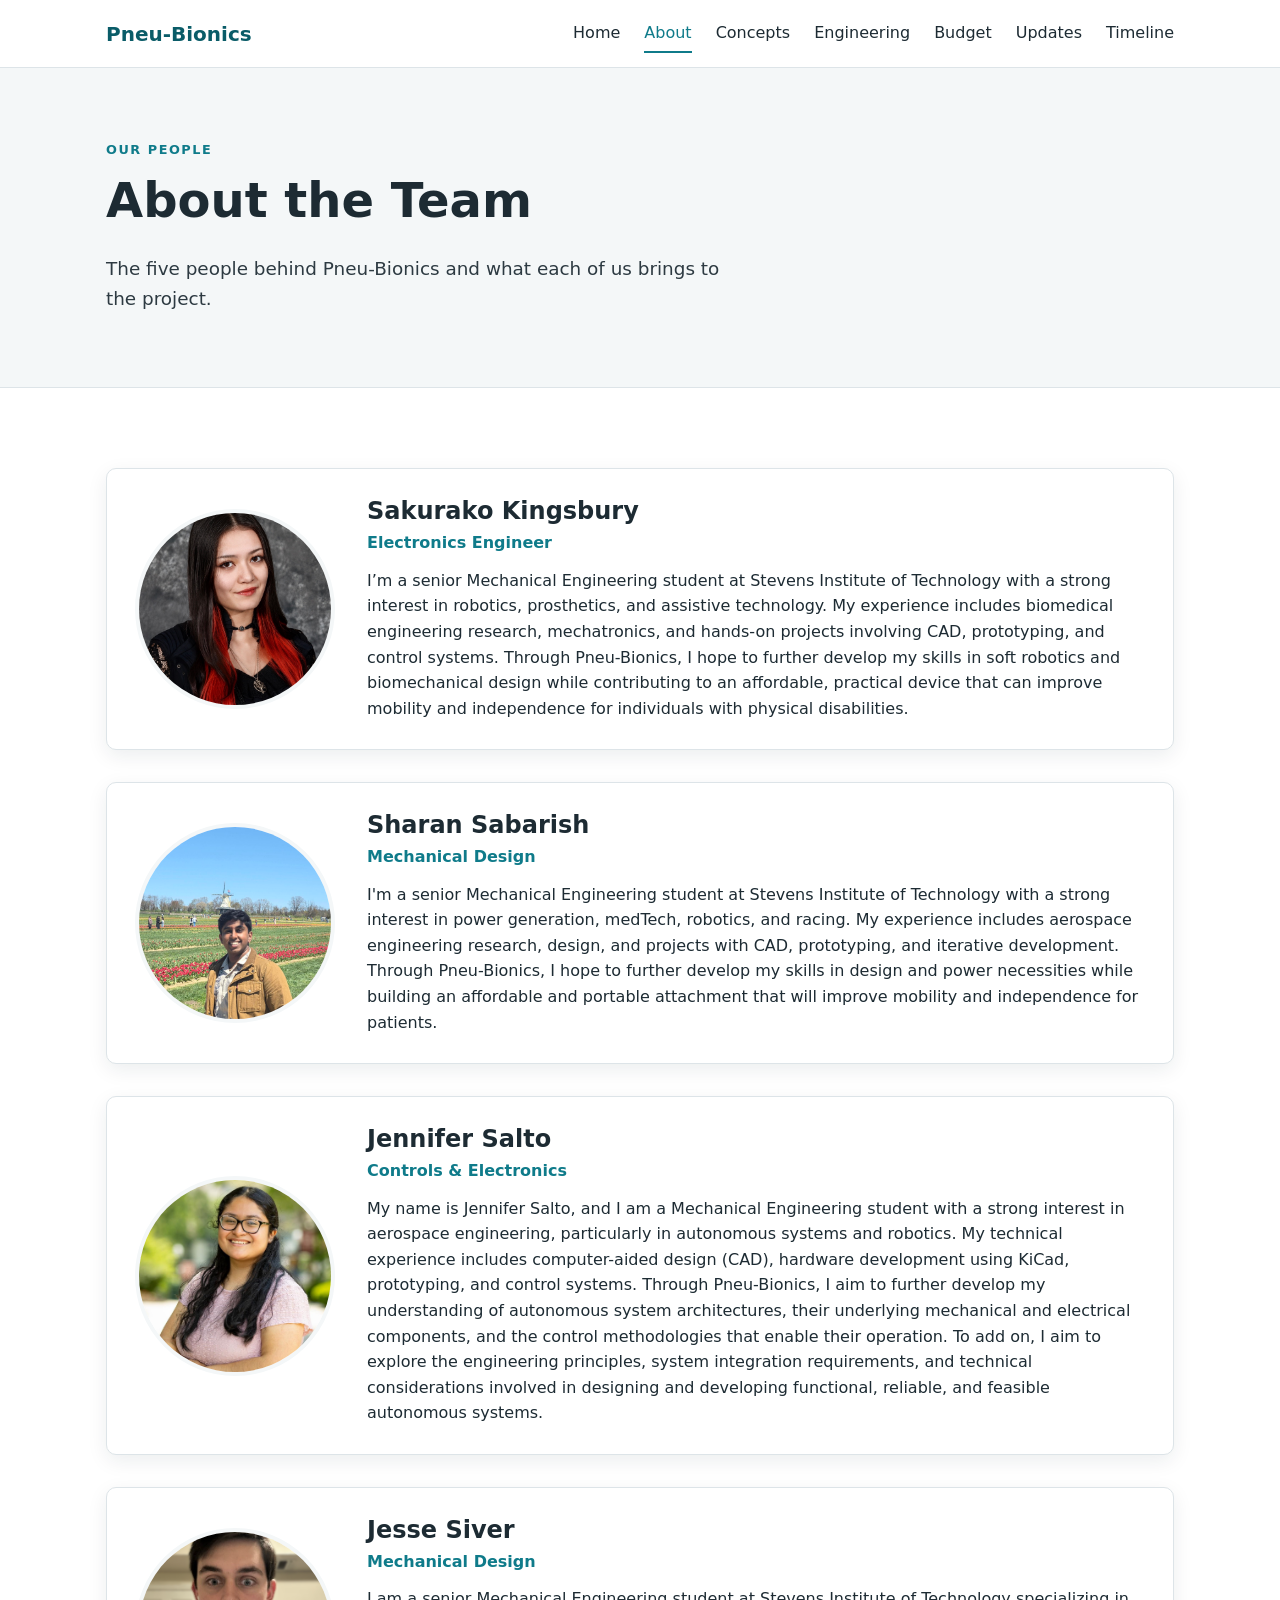
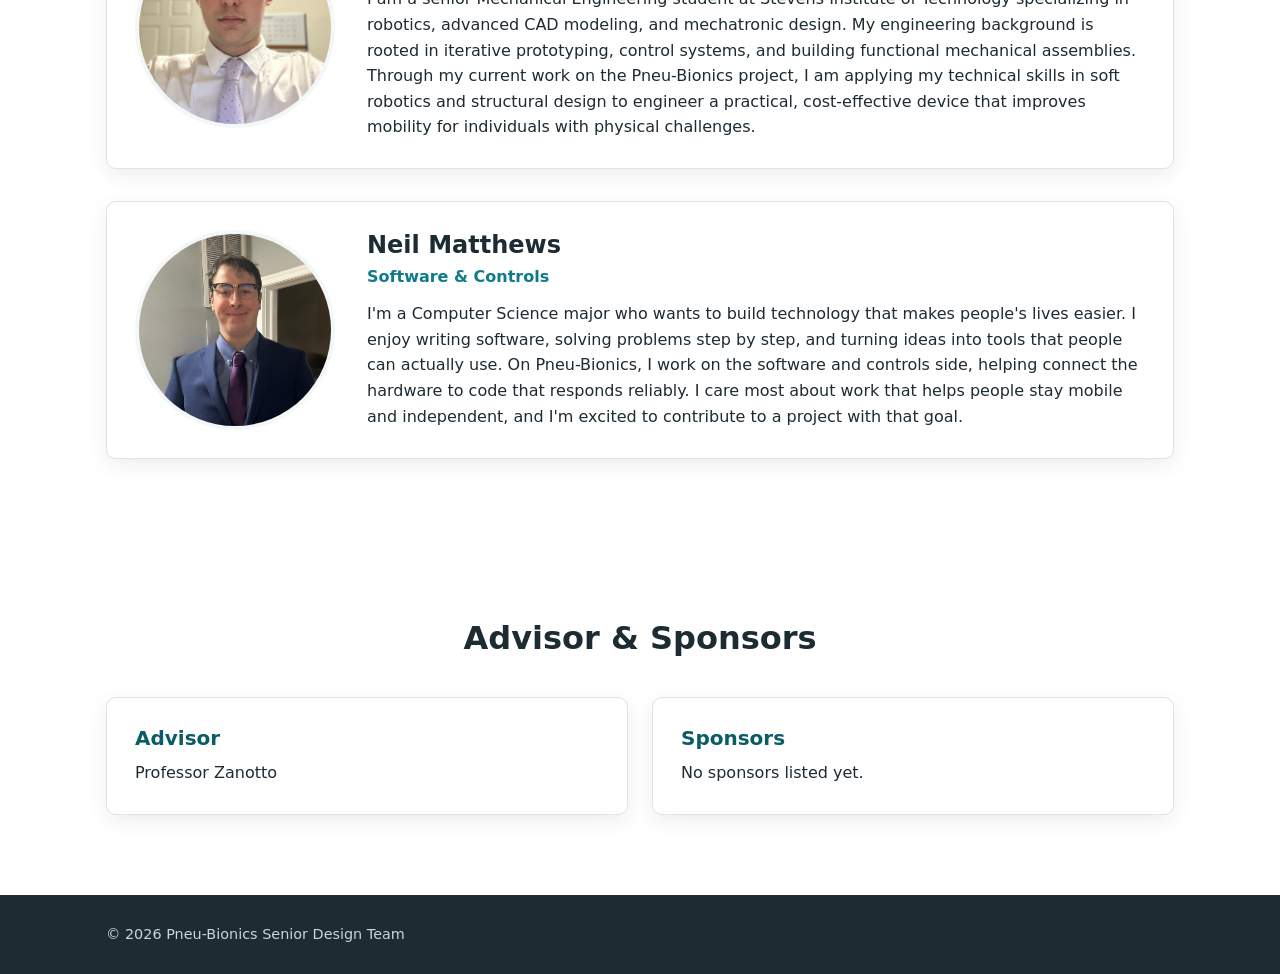
==== commit add2b9d6: "removed contact and updated headshots" ====
--- a/about.html
+++ b/about.html
@@ -23,9 +23,7 @@
           <a href="engineering.html">Engineering</a>
           <a href="budget.html">Budget</a>
           <a href="updates.html">Updates</a>
-          <a href="timeline.html">Timeline</a>
-          <a href="contact.html">Contact</a>
-        </nav>
+          <a href="timeline.html">Timeline</a>        </nav>
       </div>
     </header>
 
@@ -86,7 +84,7 @@
           </article>
 
           <article class="team-member reveal">
-            <img class="headshot"  alt="Headshot of Neil Matthews" width="200" height="200" />
+            <img class="headshot" src="images/team/neil_pic.jpeg" alt="Headshot of Neil Matthews" width="200" height="200" />
             <div class="member-text">
               <h2>Neil Matthews</h2>
               <p class="role">Software &amp; Controls</p>
@@ -119,7 +117,6 @@
     <footer class="site-footer">
       <div class="container footer-inner">
         <p>&copy; <span data-year></span> Pneu-Bionics Senior Design Team</p>
-        <a href="contact.html">Contact</a>
       </div>
     </footer>
 
--- a/css/styles.css
+++ b/css/styles.css
@@ -485,100 +485,6 @@
 .status-planned {
   background: var(--color-surface);
   color: var(--color-muted);
-}
-
-/* ---------- Contact ---------- */
-
-.contact-layout {
-  display: grid;
-  gap: 48px;
-  grid-template-columns: 2fr 1fr;
-  align-items: start;
-}
-
-.contact-form {
-  background: var(--color-bg);
-  border: 1px solid var(--color-border);
-  border-radius: var(--radius);
-  padding: 32px;
-  box-shadow: var(--shadow);
-}
-
-.form-group {
-  margin-bottom: 20px;
-}
-
-.form-group label {
-  display: block;
-  font-weight: 600;
-  margin-bottom: 6px;
-}
-
-.form-group input,
-.form-group textarea {
-  width: 100%;
-  font: inherit;
-  padding: 12px 14px;
-  border: 1px solid var(--color-border);
-  border-radius: 8px;
-  background: #fff;
-  color: var(--color-text);
-  transition: border-color 0.2s ease, box-shadow 0.2s ease;
-}
-
-.form-group input:focus,
-.form-group textarea:focus {
-  outline: none;
-  border-color: var(--color-primary);
-  box-shadow: 0 0 0 3px rgba(15, 123, 138, 0.2);
-}
-
-.form-group textarea {
-  resize: vertical;
-}
-
-.form-group.invalid input,
-.form-group.invalid textarea {
-  border-color: var(--color-danger);
-}
-
-.form-error {
-  color: var(--color-danger);
-  font-size: 0.9rem;
-  margin: 6px 0 0;
-  min-height: 0;
-}
-
-.contact-form .btn {
-  margin-top: 8px;
-  cursor: pointer;
-}
-
-.form-status {
-  margin: 16px 0 0;
-  font-weight: 600;
-}
-
-.form-status.success {
-  color: var(--color-success);
-}
-
-.form-status.error {
-  color: var(--color-danger);
-}
-
-.contact-info {
-  background: var(--color-surface);
-  border-radius: var(--radius);
-  padding: 28px;
-}
-
-.contact-info h2 {
-  font-size: 1.25rem;
-}
-
-.contact-info p {
-  font-size: 0.95rem;
 }
 
 /* ---------- Footer ---------- */
@@ -692,14 +598,6 @@
     height: 160px;
   }
 
-  .contact-layout {
-    grid-template-columns: 1fr;
-  }
-
-  .contact-form {
-    padding: 24px;
-  }
-
   .timeline {
     padding-left: 32px;
   }
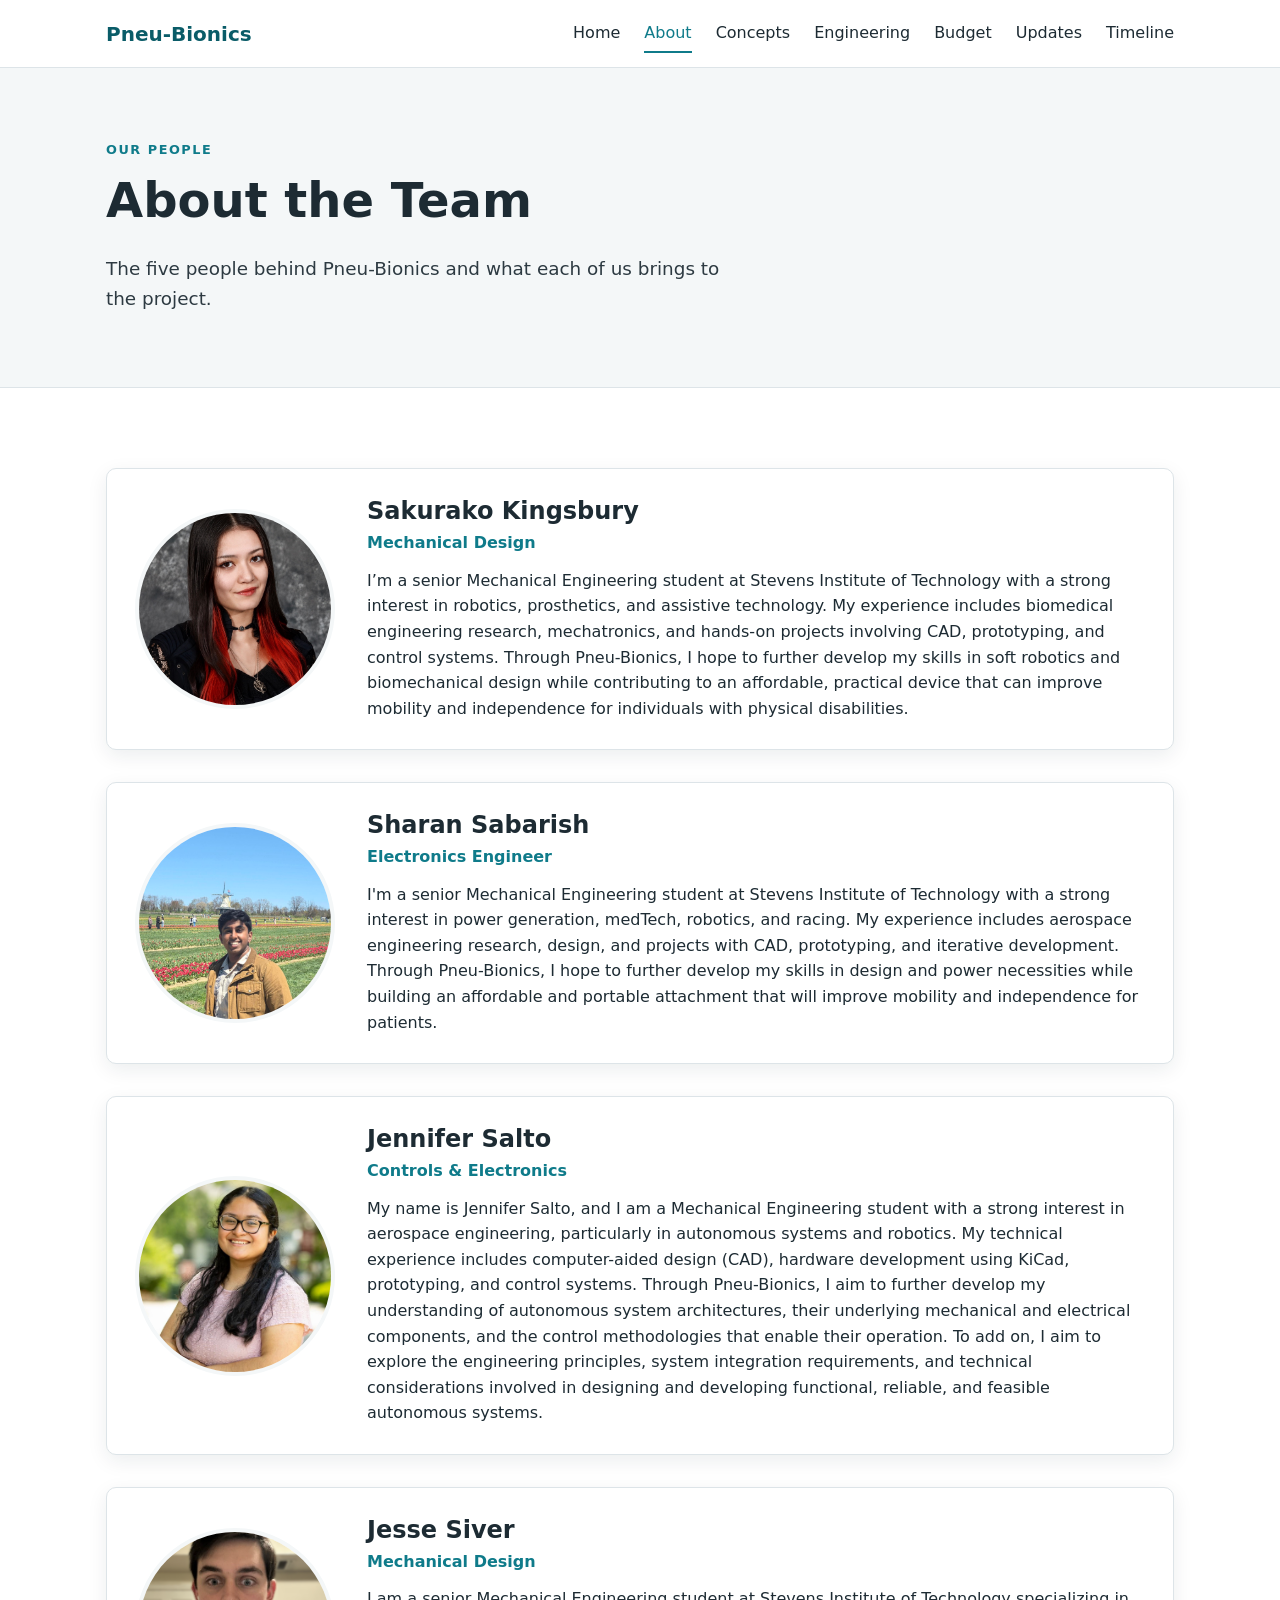
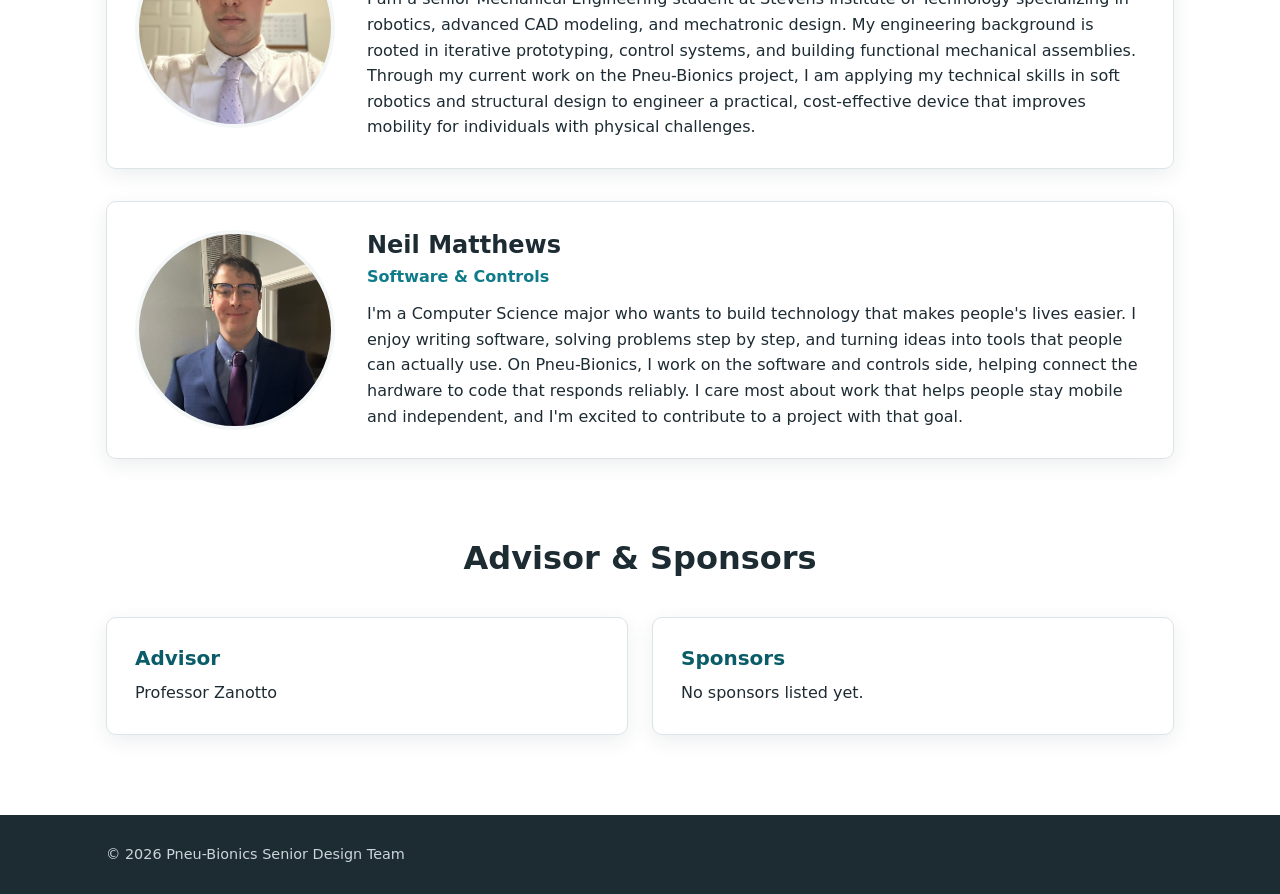
==== commit 81d81048: "space and name changes" ====
--- a/about.html
+++ b/about.html
@@ -43,7 +43,7 @@
             <img class="headshot" src="images/team/ash_picture.jpg" alt="Headshot of Team Member 1" width="200" height="200" />
             <div class="member-text">
               <h2>Sakurako Kingsbury</h2>
-              <p class="role">Electronics Engineer</p>
+              <p class="role">Mechanical Design</p>
               <p>
                 I’m a senior Mechanical Engineering student at Stevens Institute of Technology with a strong interest in robotics, prosthetics, and assistive technology. My experience includes biomedical engineering research, mechatronics, and hands-on projects involving CAD, prototyping, and control systems. Through Pneu-Bionics, I hope to further develop my skills in soft robotics and biomechanical design while contributing to an affordable, practical device that can improve mobility and independence for individuals with physical disabilities.
               </p>
@@ -54,7 +54,7 @@
             <img class="headshot" src="images/team/sharan_pic.jpg" alt="Headshot of Sharan Sabarish" width="200" height="200" />
             <div class="member-text">
               <h2>Sharan Sabarish</h2>
-              <p class="role">Mechanical Design</p>
+              <p class="role">Electronics Engineer</p>
               <p>
                 I'm a senior Mechanical Engineering student at Stevens Institute of Technology with a strong interest in power generation, medTech, robotics, and racing. My experience includes aerospace engineering research, design, and projects with CAD, prototyping, and iterative development. Through Pneu-Bionics, I hope to further develop my skills in design and power necessities while building an affordable and portable attachment that will improve mobility and independence for patients.
               </p>
--- a/css/styles.css
+++ b/css/styles.css
@@ -485,6 +485,89 @@
 .status-planned {
   background: var(--color-surface);
   color: var(--color-muted);
+}
+
+/* ---------- Content blocks (figures, tables, lists, updates) ---------- */
+
+.section + .section {
+  padding-top: 0;
+}
+
+figure {
+  margin: 24px 0;
+}
+
+figure img {
+  border: 1px solid var(--color-border);
+  border-radius: 8px;
+}
+
+figcaption {
+  margin-top: 8px;
+  font-size: 0.9rem;
+  color: var(--color-muted);
+  text-align: center;
+}
+
+ul {
+  padding-left: 1.25rem;
+  margin: 0 0 16px;
+}
+
+li {
+  margin-bottom: 6px;
+}
+
+.table-wrap {
+  overflow-x: auto;
+  margin: 16px 0;
+}
+
+table {
+  width: 100%;
+  border-collapse: collapse;
+  font-size: 0.95rem;
+}
+
+th,
+td {
+  text-align: left;
+  padding: 10px 12px;
+  border-bottom: 1px solid var(--color-border);
+}
+
+th {
+  font-weight: 600;
+  background: var(--color-surface);
+}
+
+.source {
+  font-size: 0.85rem;
+  color: var(--color-muted);
+}
+
+.update {
+  margin-bottom: 24px;
+}
+
+.update-meta {
+  font-size: 0.9rem;
+  color: var(--color-muted);
+  margin-bottom: 4px;
+}
+
+.update-date {
+  font-weight: 600;
+  color: var(--color-primary);
+  margin-right: 8px;
+}
+
+.update-note {
+  color: var(--color-muted);
+}
+
+.update-next {
+  margin-bottom: 0;
 }
 
 /* ---------- Footer ---------- */
